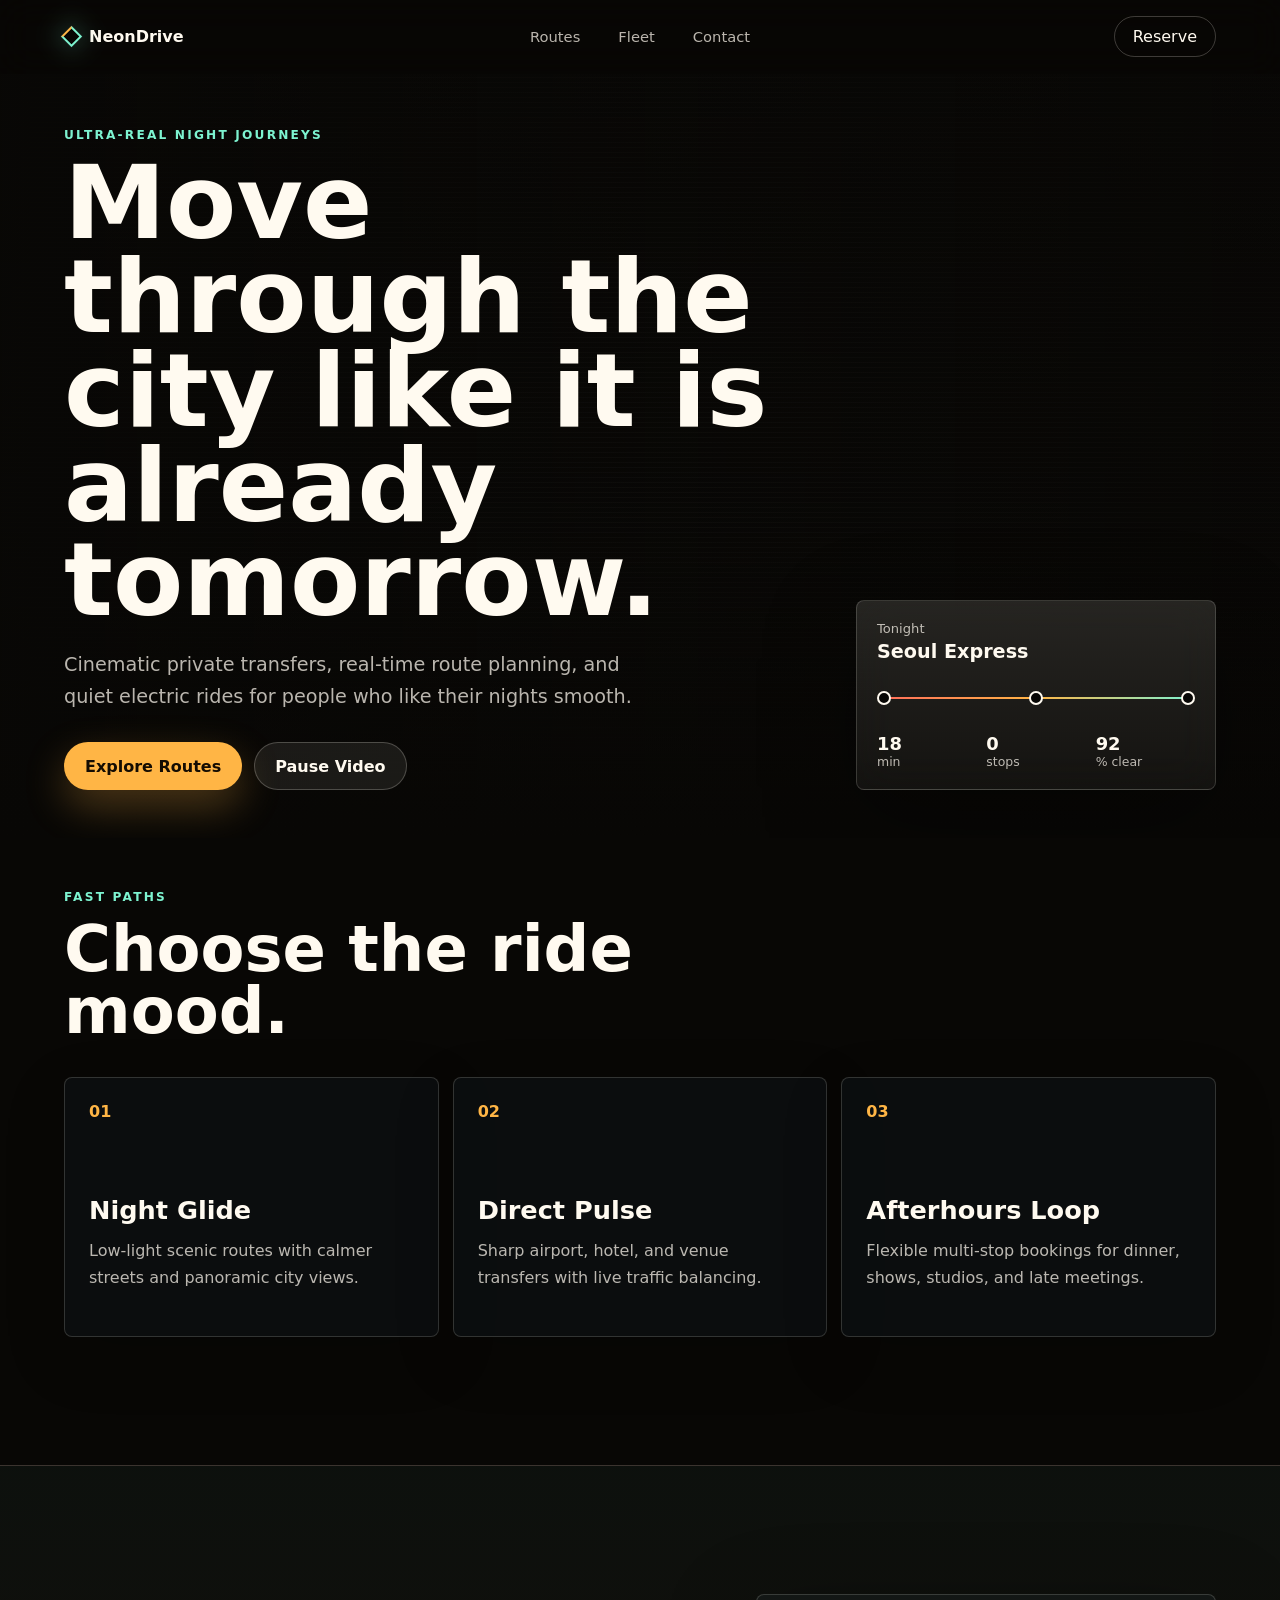
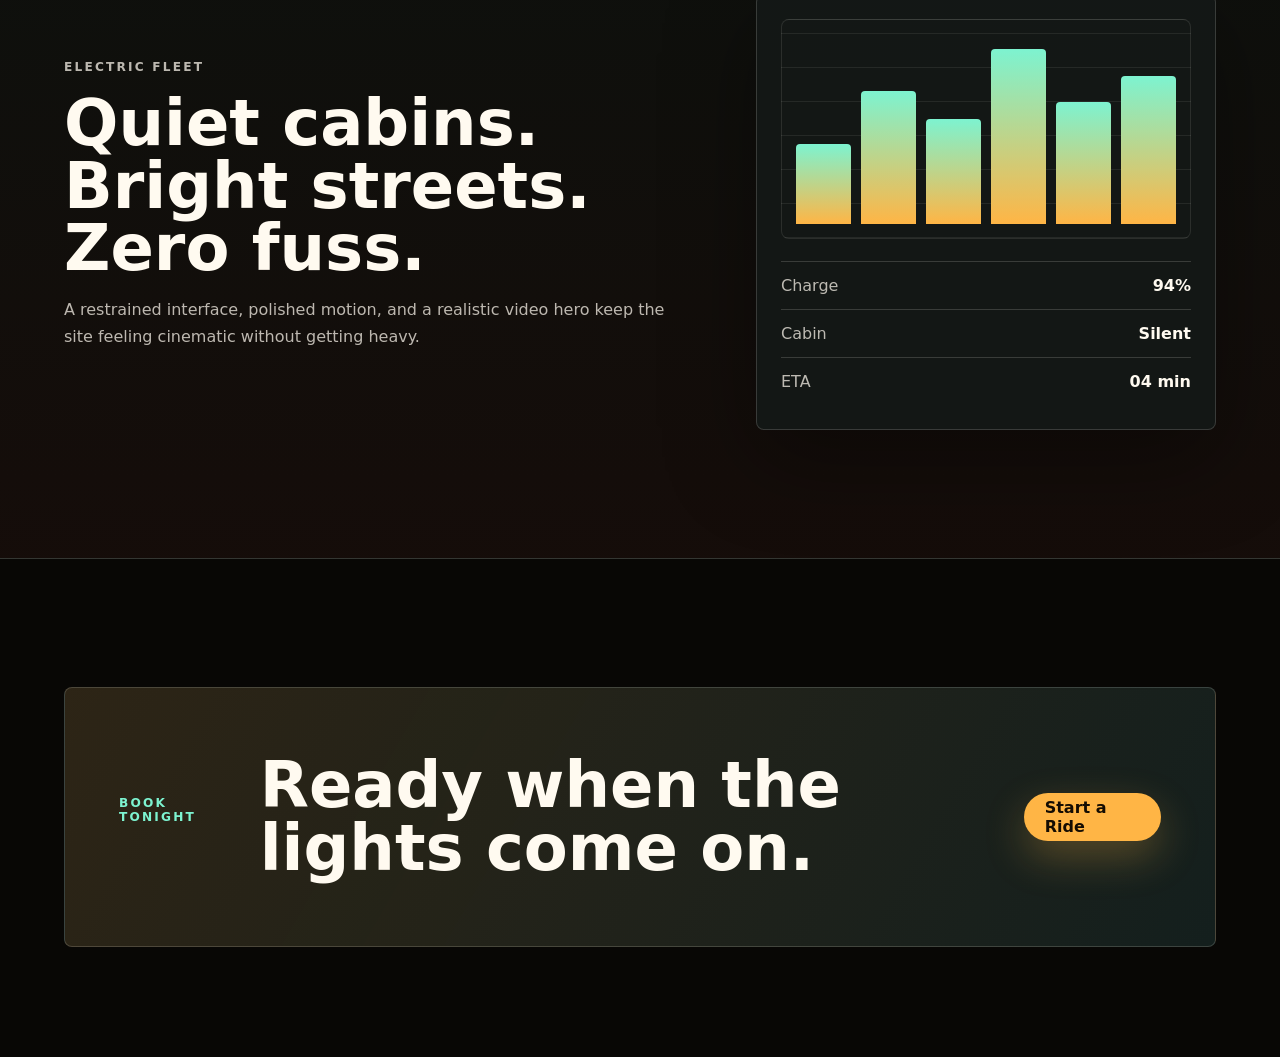
==== index.html @ e06bb6c0 "Add files via upload" ====
<!DOCTYPE html>
<html lang="en">
  <head>
    <meta charset="UTF-8" />
    <meta name="viewport" content="width=device-width, initial-scale=1.0" />
    <title>NeonDrive</title>
    <link rel="preconnect" href="https://cdn.pixabay.com" />
    <link rel="stylesheet" href="./styles.css" />
  </head>
  <body>
    <header class="site-header" data-header>
      <a class="brand" href="#top" aria-label="NeonDrive home">
        <span class="brand-mark"></span>
        <span>NeonDrive</span>
      </a>

      <nav class="nav-links" aria-label="Primary navigation">
        <a href="#routes">Routes</a>
        <a href="#fleet">Fleet</a>
        <a href="#contact">Contact</a>
      </nav>

      <a class="nav-action" href="#contact">Reserve</a>
    </header>

    <main id="top">
      <section class="hero" aria-labelledby="hero-title">
        <video
          class="hero-video"
          autoplay
          muted
          loop
          playsinline
          poster="https://cdn.pixabay.com/video/2019/02/01/21118-315137091_tiny.jpg"
        >
          <source
            src="https://cdn.pixabay.com/video/2019/02/01/21118-315137091_large.mp4"
            type="video/mp4"
          />
        </video>

        <div class="hero-scrim"></div>

        <div class="hero-content">
          <p class="eyebrow reveal">Ultra-real night journeys</p>
          <h1 id="hero-title" class="reveal">Move through the city like it is already tomorrow.</h1>
          <p class="hero-copy reveal">
            Cinematic private transfers, real-time route planning, and quiet electric rides for people who like their nights smooth.
          </p>

          <div class="hero-actions reveal">
            <a class="button primary" href="#routes">Explore Routes</a>
            <button class="button ghost" type="button" data-video-toggle>Pause Video</button>
          </div>
        </div>

        <aside class="hero-panel reveal" aria-label="Live route preview">
          <div>
            <p class="panel-label">Tonight</p>
            <strong>Seoul Express</strong>
          </div>
          <div class="route-line">
            <span></span>
            <span></span>
            <span></span>
          </div>
          <div class="panel-stats">
            <span><strong>18</strong> min</span>
            <span><strong>0</strong> stops</span>
            <span><strong>92</strong>% clear</span>
          </div>
        </aside>
      </section>

      <section class="section intro" id="routes">
        <div class="section-heading reveal">
          <p class="eyebrow">Fast paths</p>
          <h2>Choose the ride mood.</h2>
        </div>

        <div class="cards">
          <article class="card reveal">
            <span class="card-number">01</span>
            <h3>Night Glide</h3>
            <p>Low-light scenic routes with calmer streets and panoramic city views.</p>
          </article>
          <article class="card reveal">
            <span class="card-number">02</span>
            <h3>Direct Pulse</h3>
            <p>Sharp airport, hotel, and venue transfers with live traffic balancing.</p>
          </article>
          <article class="card reveal">
            <span class="card-number">03</span>
            <h3>Afterhours Loop</h3>
            <p>Flexible multi-stop bookings for dinner, shows, studios, and late meetings.</p>
          </article>
        </div>
      </section>

      <section class="section fleet" id="fleet">
        <div class="fleet-copy reveal">
          <p class="eyebrow">Electric fleet</p>
          <h2>Quiet cabins. Bright streets. Zero fuss.</h2>
          <p>
            A restrained interface, polished motion, and a realistic video hero keep the site feeling cinematic without getting heavy.
          </p>
        </div>

        <div class="dashboard reveal" aria-label="Fleet signal">
          <div class="meter">
            <span style="--height: 42%"></span>
            <span style="--height: 70%"></span>
            <span style="--height: 55%"></span>
            <span style="--height: 92%"></span>
            <span style="--height: 64%"></span>
            <span style="--height: 78%"></span>
          </div>
          <div class="dashboard-row">
            <span>Charge</span>
            <strong>94%</strong>
          </div>
          <div class="dashboard-row">
            <span>Cabin</span>
            <strong>Silent</strong>
          </div>
          <div class="dashboard-row">
            <span>ETA</span>
            <strong>04 min</strong>
          </div>
        </div>
      </section>

      <section class="section contact" id="contact">
        <div class="contact-inner reveal">
          <p class="eyebrow">Book tonight</p>
          <h2>Ready when the lights come on.</h2>
          <a class="button primary" href="mailto:hello@example.com">Start a Ride</a>
        </div>
      </section>
    </main>

    <script src="./script.js"></script>
  </body>
</html>
---- styles.css ----
:root {
  --bg: #080705;
  --panel: rgba(13, 17, 18, 0.72);
  --panel-strong: rgba(20, 24, 23, 0.92);
  --text: #fffaf0;
  --muted: rgba(255, 250, 240, 0.72);
  --line: rgba(255, 250, 240, 0.16);
  --amber: #ffb545;
  --mint: #7df3d0;
  --coral: #ff6d5a;
  --shadow: 0 28px 90px rgba(0, 0, 0, 0.36);
  --radius: 8px;
}

* {
  box-sizing: border-box;
}

html {
  scroll-behavior: smooth;
}

body {
  margin: 0;
  background: var(--bg);
  color: var(--text);
  font-family: Inter, ui-sans-serif, system-ui, -apple-system, BlinkMacSystemFont, "Segoe UI", sans-serif;
}

a {
  color: inherit;
  text-decoration: none;
}

button,
a {
  -webkit-tap-highlight-color: transparent;
}

.site-header {
  position: fixed;
  inset: 0 0 auto;
  z-index: 20;
  display: grid;
  grid-template-columns: 1fr auto 1fr;
  align-items: center;
  gap: 18px;
  min-height: 74px;
  padding: 16px clamp(18px, 5vw, 72px);
  background: rgba(8, 7, 5, 0.52);
  border-bottom: 1px solid transparent;
  backdrop-filter: blur(18px);
  animation: navDrop 720ms cubic-bezier(0.2, 0.8, 0.2, 1) both;
  transition: border-color 240ms ease, background 240ms ease;
}

.site-header.is-scrolled {
  background: rgba(8, 7, 5, 0.86);
  border-color: var(--line);
}

.brand,
.nav-action {
  justify-self: start;
}

.brand {
  display: inline-flex;
  align-items: center;
  gap: 10px;
  font-weight: 800;
  letter-spacing: 0;
}

.brand-mark {
  width: 15px;
  height: 15px;
  border: 2px solid var(--mint);
  border-left-color: var(--amber);
  transform: rotate(45deg);
  box-shadow: 0 0 26px rgba(125, 243, 208, 0.45);
}

.nav-links {
  display: flex;
  align-items: center;
  justify-content: center;
  gap: clamp(18px, 4vw, 38px);
  color: var(--muted);
  font-size: 0.92rem;
}

.nav-links a {
  position: relative;
  padding: 8px 0;
}

.nav-links a::after {
  position: absolute;
  right: 0;
  bottom: 2px;
  left: 0;
  height: 1px;
  content: "";
  background: var(--mint);
  transform: scaleX(0);
  transform-origin: right;
  transition: transform 240ms ease;
}

.nav-links a:hover::after,
.nav-links a:focus-visible::after {
  transform: scaleX(1);
  transform-origin: left;
}

.nav-action {
  justify-self: end;
  min-width: 92px;
  padding: 10px 18px;
  border: 1px solid rgba(255, 250, 240, 0.22);
  border-radius: 999px;
  color: var(--text);
  text-align: center;
  transition: border-color 240ms ease, transform 240ms ease, background 240ms ease;
}

.nav-action:hover,
.nav-action:focus-visible {
  background: rgba(255, 250, 240, 0.09);
  border-color: rgba(255, 250, 240, 0.44);
  transform: translateY(-2px);
}

.hero {
  position: relative;
  display: grid;
  grid-template-columns: minmax(0, 1fr) minmax(260px, 360px);
  align-items: end;
  gap: clamp(20px, 4vw, 56px);
  min-height: 92svh;
  padding: 128px clamp(18px, 5vw, 72px) 48px;
  overflow: hidden;
  isolation: isolate;
}

.hero-video,
.hero-scrim {
  position: absolute;
  inset: 74px 0 0;
  width: 100%;
  height: calc(100% - 74px);
}

.hero-video {
  z-index: -3;
  object-fit: cover;
  transform: scale(1.03);
  filter: saturate(1.08) contrast(1.06);
}

.hero-scrim {
  z-index: -2;
  background:
    linear-gradient(90deg, rgba(8, 7, 5, 0.9), rgba(8, 7, 5, 0.34) 52%, rgba(8, 7, 5, 0.68)),
    linear-gradient(0deg, rgba(8, 7, 5, 0.92), rgba(8, 7, 5, 0.06) 42%, rgba(8, 7, 5, 0.48)),
    repeating-linear-gradient(0deg, rgba(255, 255, 255, 0.035) 0 1px, transparent 1px 5px);
}

.hero::after {
  position: absolute;
  right: 0;
  bottom: 0;
  left: 0;
  z-index: -1;
  height: 38%;
  content: "";
  background: linear-gradient(0deg, var(--bg), transparent);
}

.hero-content {
  max-width: 790px;
}

.eyebrow {
  margin: 0 0 14px;
  color: var(--mint);
  font-size: 0.76rem;
  font-weight: 800;
  letter-spacing: 0.18em;
  text-transform: uppercase;
}

h1,
h2,
h3,
p {
  margin-top: 0;
}

h1 {
  max-width: 900px;
  margin-bottom: 22px;
  font-size: clamp(3.2rem, 8vw, 6.8rem);
  line-height: 0.92;
  letter-spacing: 0;
}

h2 {
  margin-bottom: 16px;
  font-size: clamp(2rem, 5vw, 4.3rem);
  line-height: 0.98;
  letter-spacing: 0;
}

h3 {
  margin-bottom: 12px;
  font-size: clamp(1.25rem, 2.5vw, 1.6rem);
}

.hero-copy {
  max-width: 580px;
  margin-bottom: 30px;
  color: var(--muted);
  font-size: clamp(1rem, 2vw, 1.2rem);
  line-height: 1.65;
}

.hero-actions {
  display: flex;
  flex-wrap: wrap;
  gap: 12px;
}

.button {
  display: inline-flex;
  align-items: center;
  justify-content: center;
  min-height: 48px;
  padding: 0 20px;
  border: 1px solid transparent;
  border-radius: 999px;
  font: inherit;
  font-weight: 800;
  cursor: pointer;
  transition: transform 240ms ease, border-color 240ms ease, background 240ms ease, box-shadow 240ms ease;
}

.button:hover,
.button:focus-visible {
  transform: translateY(-3px);
}

.button.primary {
  background: var(--amber);
  color: #140c02;
  box-shadow: 0 16px 40px rgba(255, 181, 69, 0.28);
}

.button.ghost {
  background: rgba(255, 250, 240, 0.08);
  border-color: rgba(255, 250, 240, 0.22);
  color: var(--text);
}

.hero-panel {
  width: min(100%, 360px);
  padding: 20px;
  border: 1px solid var(--line);
  border-radius: var(--radius);
  background: linear-gradient(180deg, rgba(255, 250, 240, 0.12), rgba(255, 250, 240, 0.05));
  box-shadow: var(--shadow);
  backdrop-filter: blur(22px);
}

.panel-label {
  margin-bottom: 4px;
  color: var(--muted);
  font-size: 0.82rem;
}

.hero-panel strong {
  font-size: 1.2rem;
}

.route-line {
  position: relative;
  display: grid;
  grid-template-columns: repeat(3, 1fr);
  gap: 8px;
  margin: 28px 0;
}

.route-line::before {
  position: absolute;
  top: 50%;
  right: 4px;
  left: 4px;
  height: 2px;
  content: "";
  background: linear-gradient(90deg, var(--coral), var(--amber), var(--mint));
  transform: translateY(-50%);
  animation: routePulse 2.8s ease-in-out infinite;
}

.route-line span {
  position: relative;
  z-index: 1;
  width: 14px;
  height: 14px;
  border: 2px solid var(--text);
  border-radius: 999px;
  background: var(--bg);
}

.route-line span:nth-child(2) {
  justify-self: center;
}

.route-line span:nth-child(3) {
  justify-self: end;
}

.panel-stats {
  display: grid;
  grid-template-columns: repeat(3, 1fr);
  gap: 10px;
  color: var(--muted);
  font-size: 0.78rem;
}

.panel-stats strong {
  display: block;
  color: var(--text);
  font-size: 1.12rem;
}

.section {
  padding: clamp(72px, 10vw, 128px) clamp(18px, 5vw, 72px);
}

.intro {
  padding-top: clamp(28px, 4vw, 54px);
}

.section-heading {
  max-width: 760px;
  margin-bottom: 34px;
}

.cards {
  display: grid;
  grid-template-columns: repeat(3, minmax(0, 1fr));
  gap: 14px;
}

.card {
  min-height: 260px;
  padding: 24px;
  border: 1px solid var(--line);
  border-radius: var(--radius);
  background: var(--panel);
  box-shadow: 0 20px 60px rgba(0, 0, 0, 0.2);
  transition: transform 240ms ease, border-color 240ms ease, background 240ms ease;
}

.card:hover {
  background: rgba(20, 24, 23, 0.9);
  border-color: rgba(125, 243, 208, 0.36);
  transform: translateY(-8px);
}

.card-number {
  display: inline-block;
  margin-bottom: 74px;
  color: var(--amber);
  font-weight: 900;
}

.card p,
.fleet-copy p {
  color: var(--muted);
  line-height: 1.7;
}

.fleet {
  display: grid;
  grid-template-columns: minmax(0, 1fr) minmax(260px, 460px);
  gap: clamp(24px, 6vw, 96px);
  align-items: center;
  background:
    linear-gradient(180deg, rgba(125, 243, 208, 0.04), rgba(255, 109, 90, 0.05)),
    var(--bg);
  border-block: 1px solid var(--line);
}

.fleet-copy {
  max-width: 680px;
}

.dashboard {
  padding: 24px;
  border: 1px solid var(--line);
  border-radius: var(--radius);
  background: var(--panel-strong);
  box-shadow: var(--shadow);
}

.meter {
  display: flex;
  align-items: end;
  gap: 10px;
  height: 220px;
  margin-bottom: 22px;
  padding: 14px;
  border: 1px solid rgba(255, 250, 240, 0.1);
  border-radius: var(--radius);
  background: repeating-linear-gradient(0deg, rgba(255, 250, 240, 0.08) 0 1px, transparent 1px 34px);
}

.meter span {
  flex: 1;
  height: var(--height);
  min-height: 28px;
  border-radius: 4px 4px 0 0;
  background: linear-gradient(180deg, var(--mint), var(--amber));
  transform-origin: bottom;
  animation: barRise 1.5s cubic-bezier(0.2, 0.8, 0.2, 1) both, barBreathe 3.8s ease-in-out infinite;
}

.meter span:nth-child(2) {
  animation-delay: 120ms;
}

.meter span:nth-child(3) {
  animation-delay: 240ms;
}

.meter span:nth-child(4) {
  animation-delay: 360ms;
}

.meter span:nth-child(5) {
  animation-delay: 480ms;
}

.meter span:nth-child(6) {
  animation-delay: 600ms;
}

.dashboard-row {
  display: flex;
  justify-content: space-between;
  gap: 12px;
  padding: 14px 0;
  border-top: 1px solid var(--line);
  color: var(--muted);
}

.dashboard-row strong {
  color: var(--text);
}

.contact {
  padding-bottom: clamp(72px, 9vw, 110px);
}

.contact-inner {
  display: flex;
  align-items: center;
  justify-content: space-between;
  gap: 24px;
  min-height: 260px;
  padding: clamp(26px, 5vw, 54px);
  border: 1px solid var(--line);
  border-radius: var(--radius);
  background:
    linear-gradient(120deg, rgba(255, 181, 69, 0.14), rgba(125, 243, 208, 0.08)),
    var(--panel);
}

.contact h2 {
  max-width: 740px;
  margin-bottom: 0;
}

.reveal {
  opacity: 0;
  transform: translateY(24px);
  transition: opacity 720ms ease, transform 720ms cubic-bezier(0.2, 0.8, 0.2, 1);
}

.reveal.is-visible {
  opacity: 1;
  transform: translateY(0);
}

@keyframes navDrop {
  from {
    opacity: 0;
    transform: translateY(-18px);
  }
  to {
    opacity: 1;
    transform: translateY(0);
  }
}

@keyframes routePulse {
  0%,
  100% {
    filter: saturate(1);
    opacity: 0.78;
  }
  50% {
    filter: saturate(1.7);
    opacity: 1;
  }
}

@keyframes barRise {
  from {
    transform: scaleY(0);
  }
  to {
    transform: scaleY(1);
  }
}

@keyframes barBreathe {
  0%,
  100% {
    filter: brightness(0.96);
  }
  50% {
    filter: brightness(1.2);
  }
}

@media (max-width: 900px) {
  .site-header {
    grid-template-columns: 1fr auto;
  }

  .nav-links {
    display: none;
  }

  .hero,
  .fleet {
    grid-template-columns: 1fr;
  }

  .hero {
    align-items: end;
    min-height: 920px;
  }

  .hero-panel {
    width: 100%;
  }

  .cards {
    grid-template-columns: 1fr;
  }

  .card {
    min-height: 220px;
  }

  .card-number {
    margin-bottom: 42px;
  }

  .contact-inner {
    align-items: flex-start;
    flex-direction: column;
  }
}

@media (max-width: 560px) {
  .site-header {
    min-height: 68px;
    padding: 12px 16px;
  }

  .brand span:last-child {
    max-width: 118px;
    overflow: hidden;
    text-overflow: ellipsis;
    white-space: nowrap;
  }

  .nav-action {
    min-width: 78px;
    padding-inline: 13px;
    font-size: 0.9rem;
  }

  .hero {
    min-height: calc(100svh - 42px);
    padding: 108px 16px 34px;
  }

  .hero-video,
  .hero-scrim {
    inset: 68px 0 0;
    height: calc(100% - 68px);
  }

  h1 {
    font-size: clamp(2.6rem, 12.5vw, 4rem);
    line-height: 0.95;
  }

  .hero-copy {
    margin-bottom: 22px;
    font-size: 0.98rem;
    line-height: 1.55;
  }

  .button {
    width: 100%;
    min-height: 46px;
  }

  .hero-panel {
    display: none;
  }

  .panel-stats {
    grid-template-columns: 1fr;
  }

  .section {
    padding-inline: 16px;
  }
}

@media (prefers-reduced-motion: reduce) {
  *,
  *::before,
  *::after {
    animation-duration: 1ms !important;
    animation-iteration-count: 1 !important;
    scroll-behavior: auto !important;
    transition-duration: 1ms !important;
  }
}
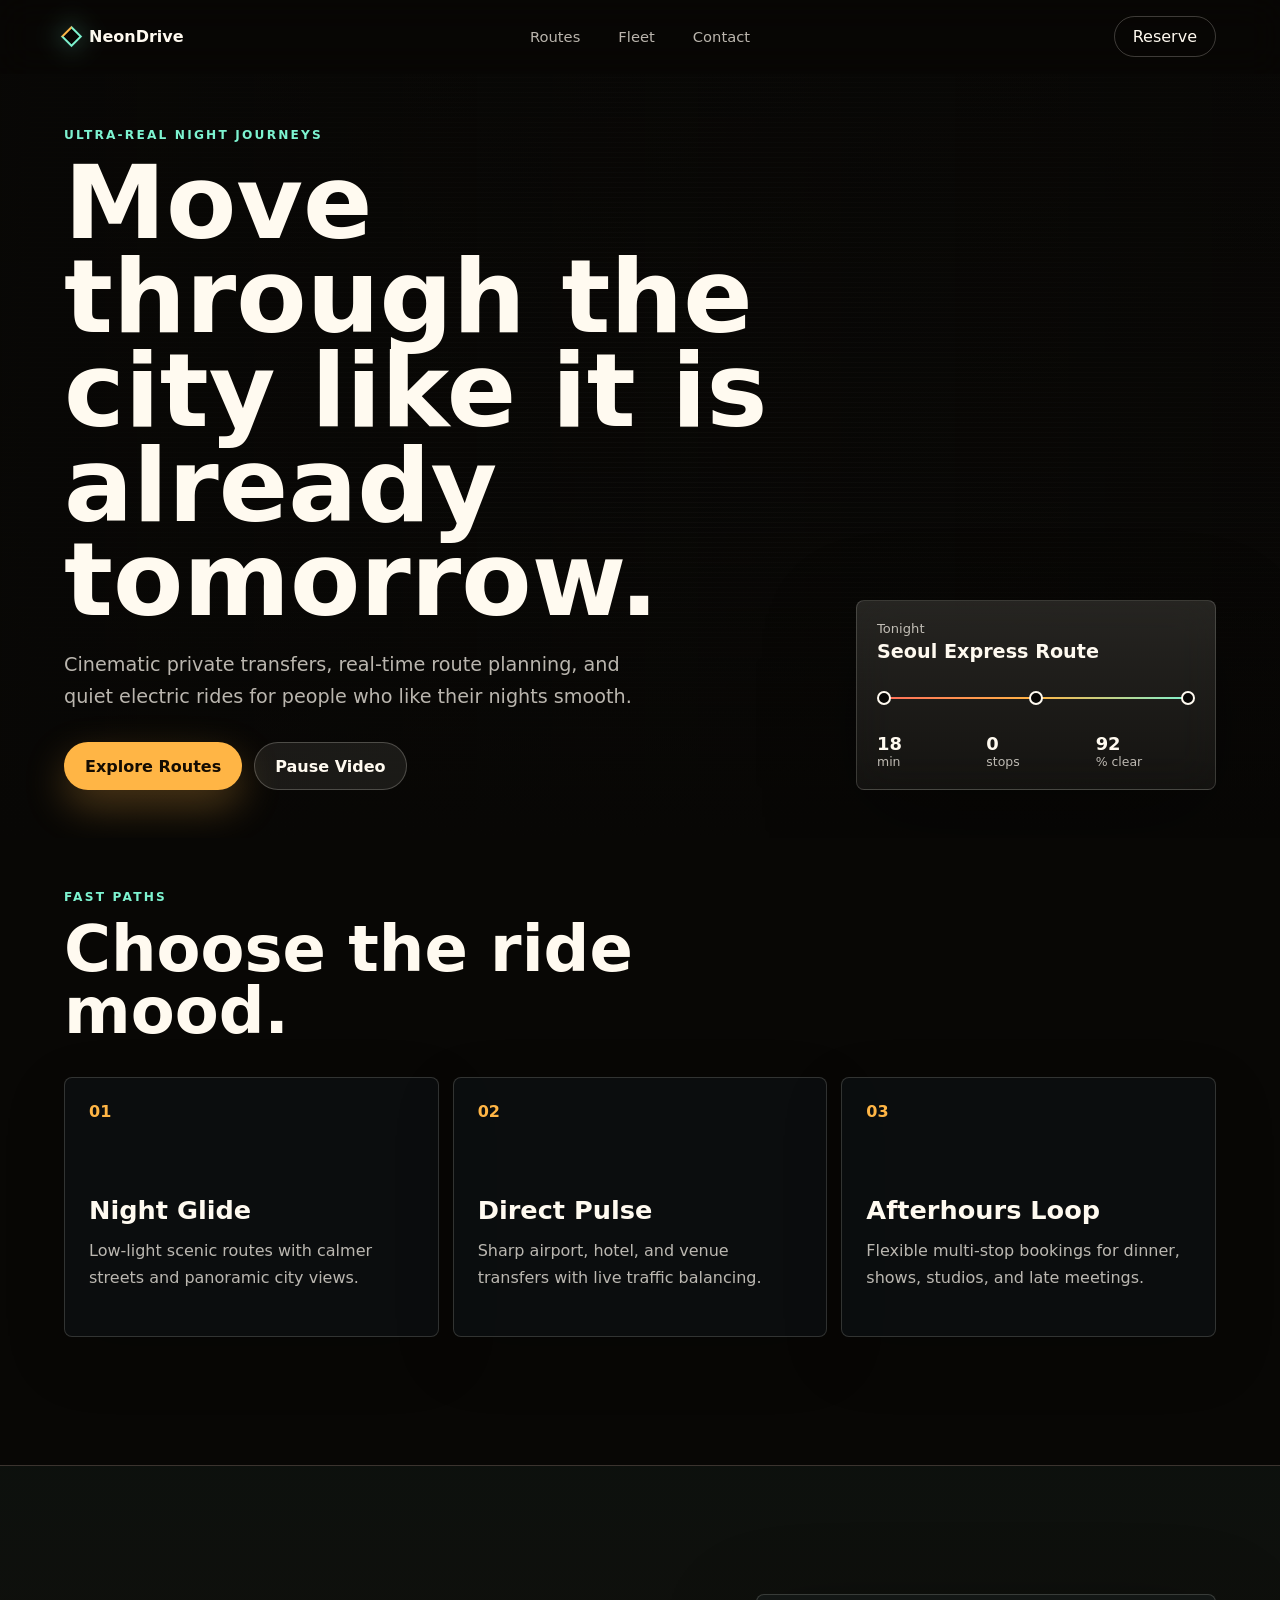
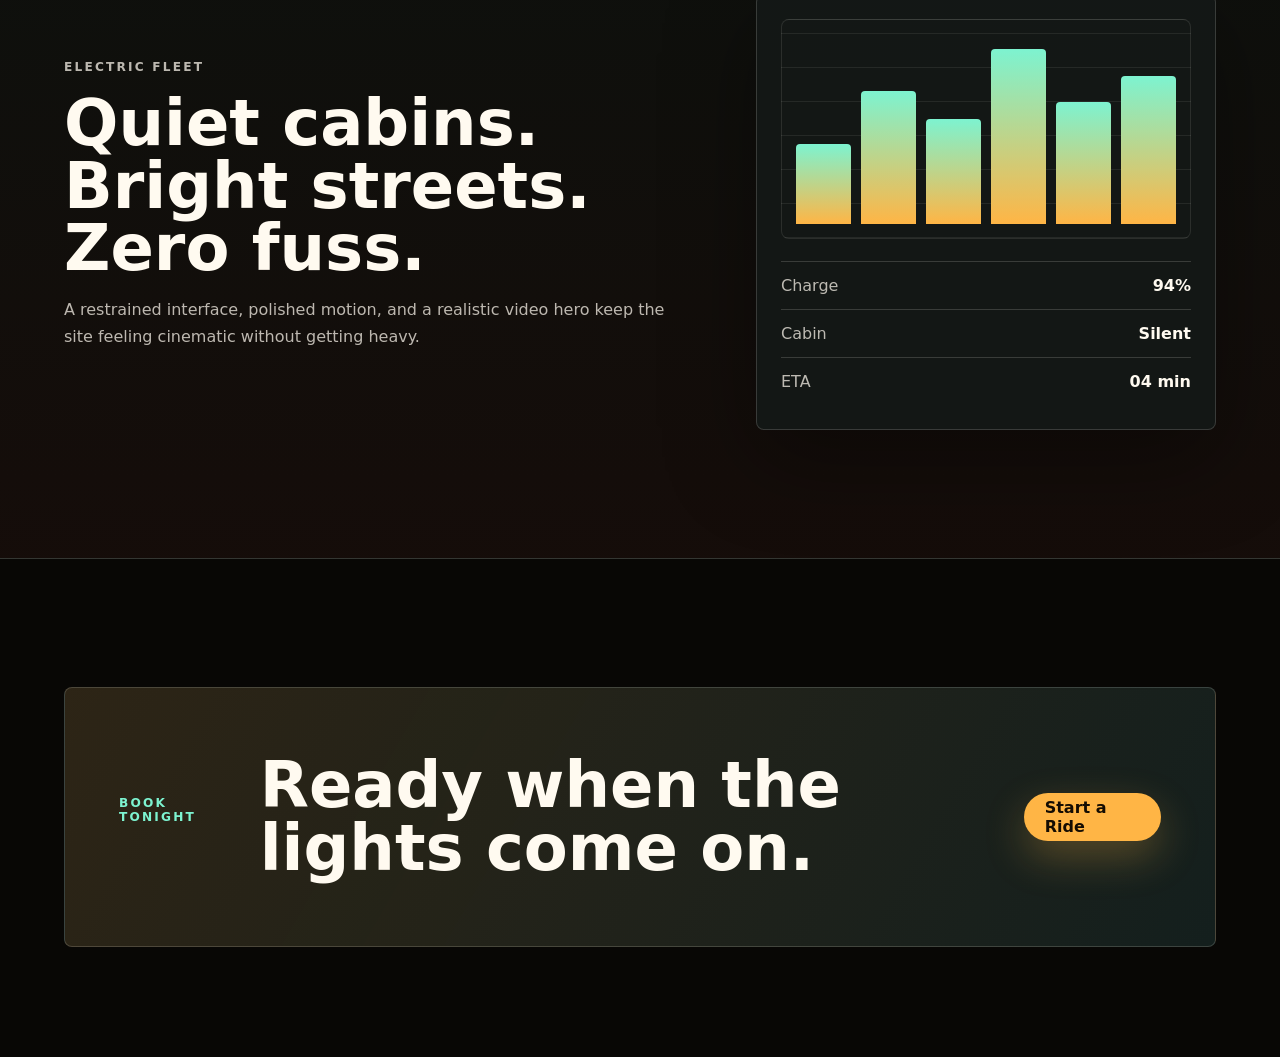
==== commit 2a8e7d0c: "Update index.html" ====
--- a/index.html
+++ b/index.html
@@ -57,7 +57,7 @@
         <aside class="hero-panel reveal" aria-label="Live route preview">
           <div>
             <p class="panel-label">Tonight</p>
-            <strong>Seoul Express</strong>
+            <strong>Seoul Express Route</strong>
           </div>
           <div class="route-line">
             <span></span>
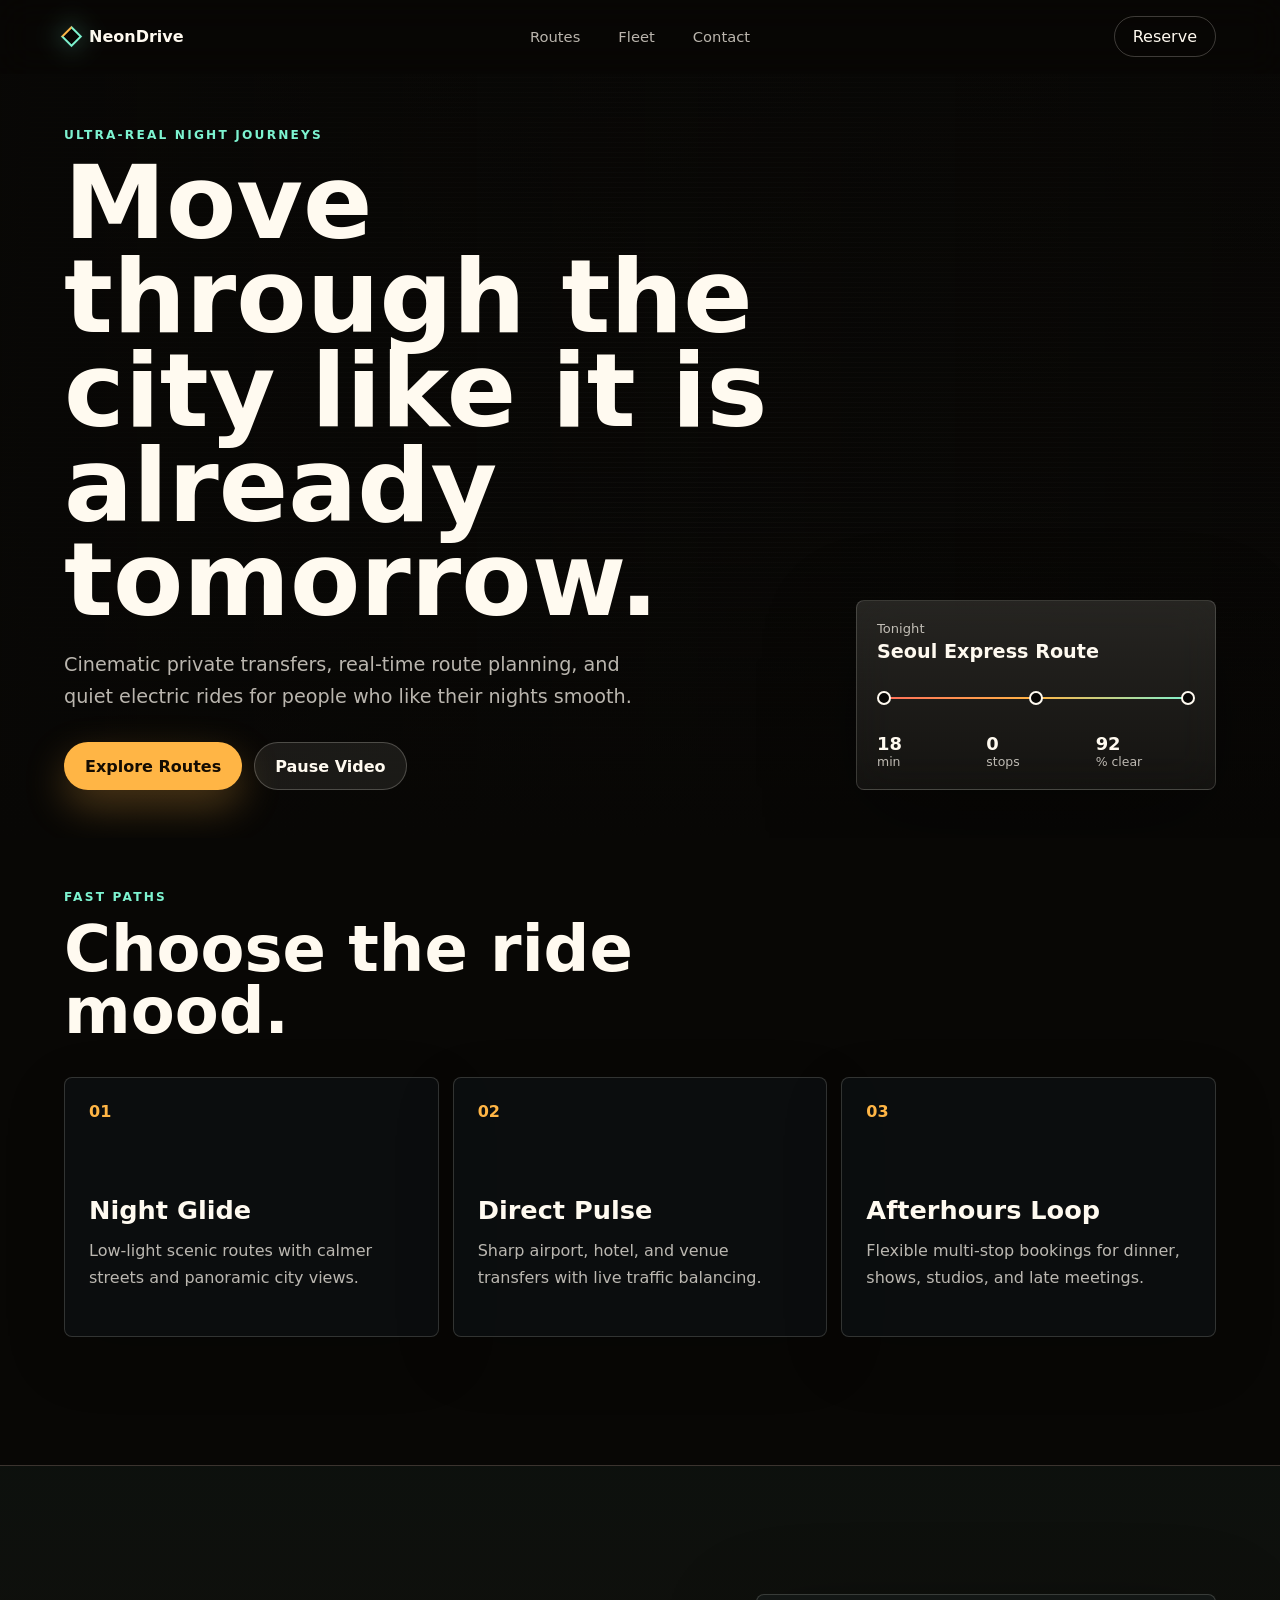
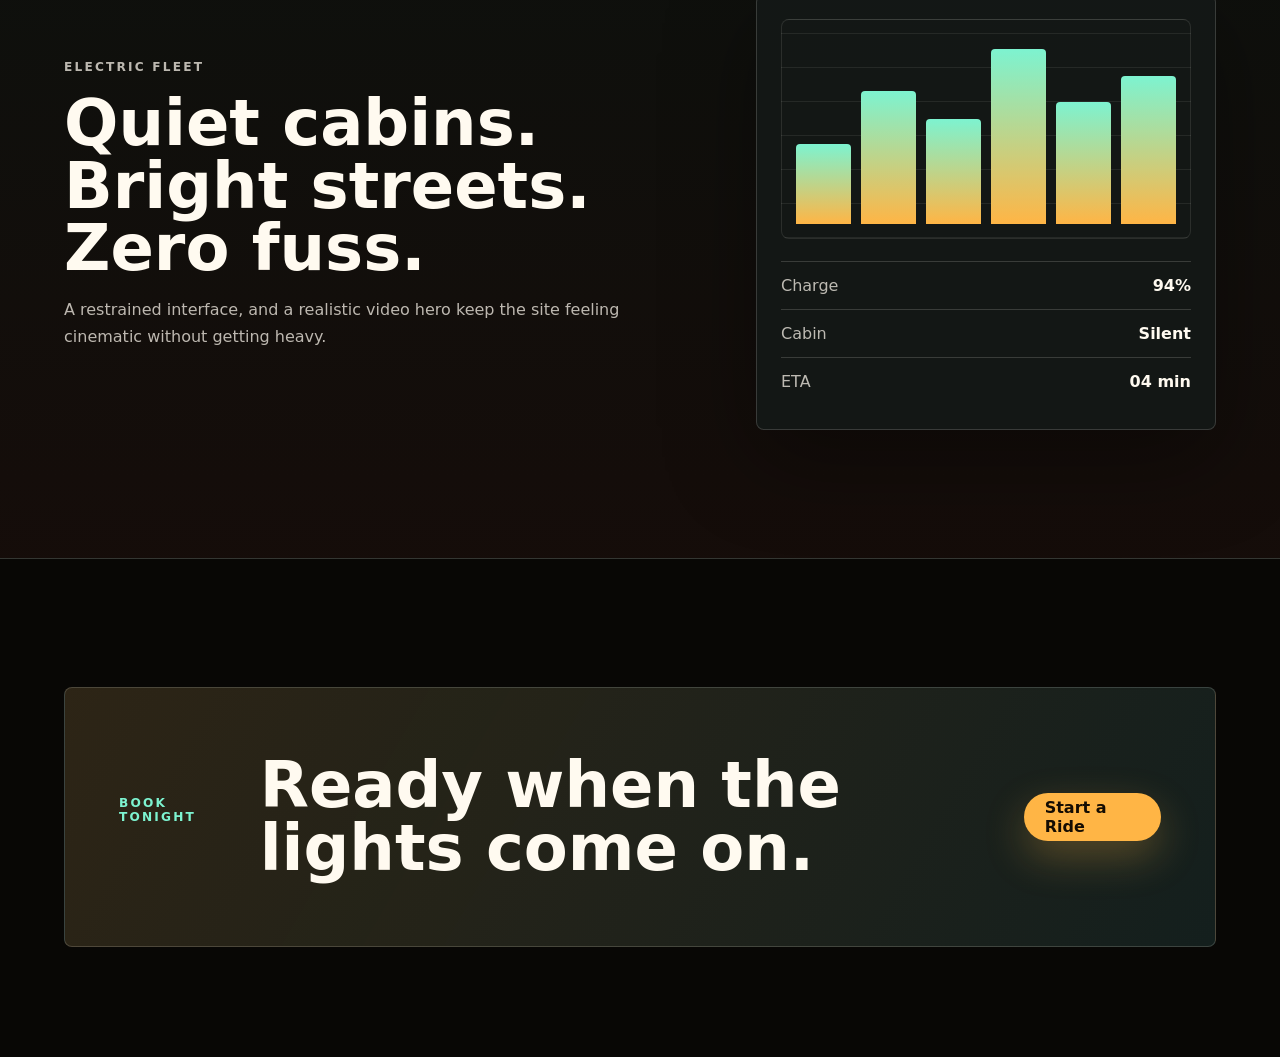
==== commit 5d147036: "Update index.html" ====
--- a/index.html
+++ b/index.html
@@ -102,7 +102,7 @@
           <p class="eyebrow">Electric fleet</p>
           <h2>Quiet cabins. Bright streets. Zero fuss.</h2>
           <p>
-            A restrained interface, polished motion, and a realistic video hero keep the site feeling cinematic without getting heavy.
+            A restrained interface, and a realistic video hero keep the site feeling cinematic without getting heavy.
           </p>
         </div>
 
